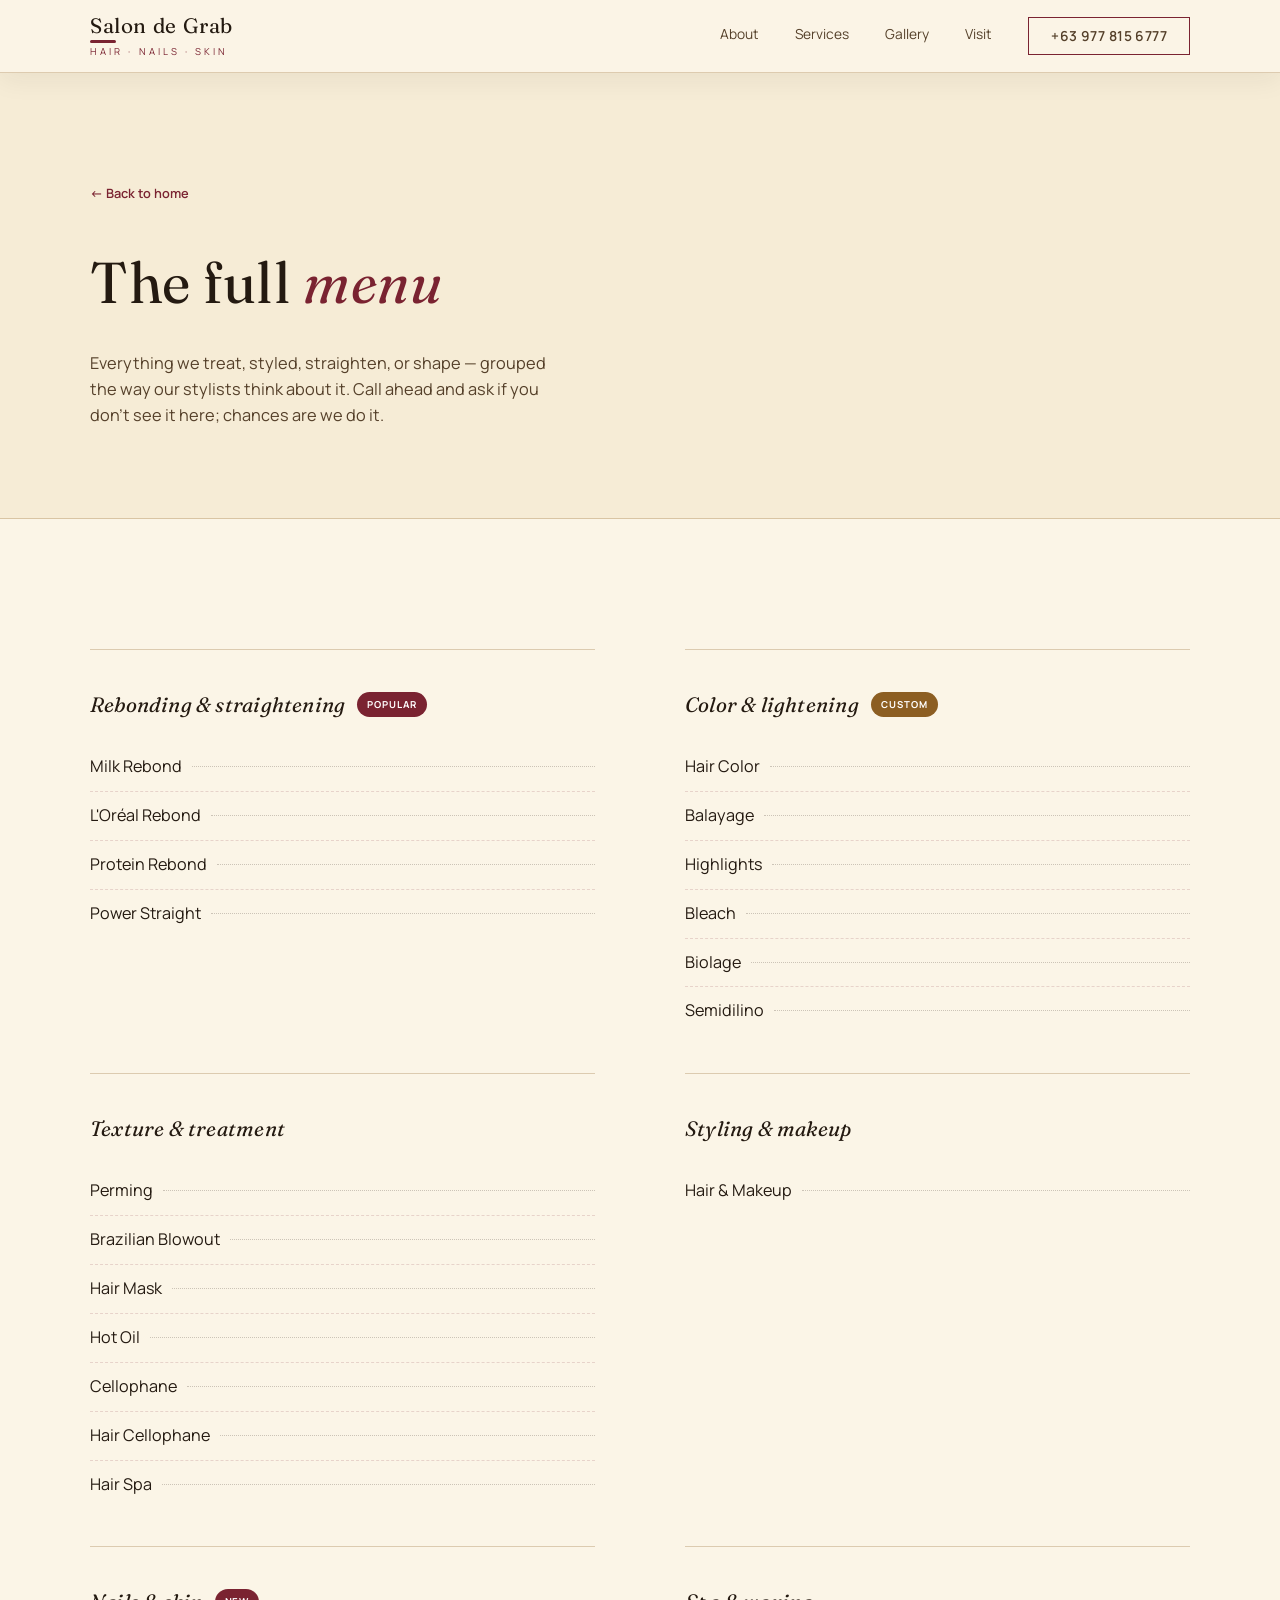
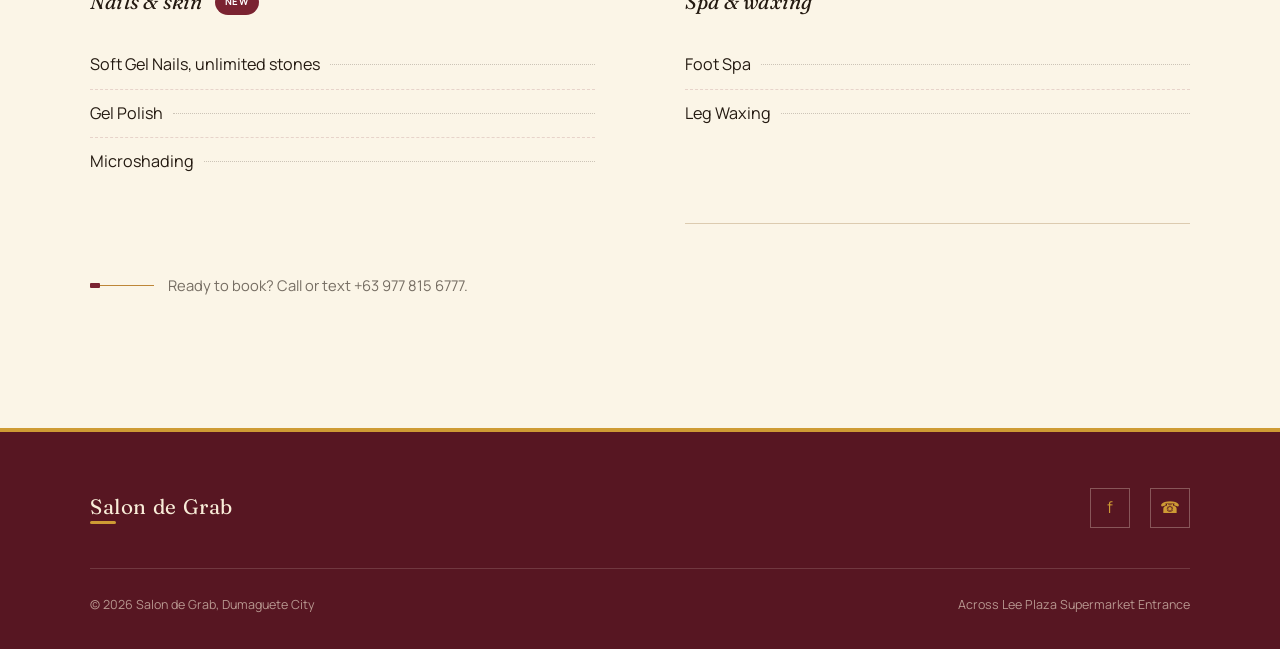
==== services.html @ 79ac2ee9 "Add files via upload" ====
<!DOCTYPE html>
<html lang="en">
<head>
<meta charset="UTF-8">
<meta name="viewport" content="width=device-width, initial-scale=1.0">
<title>Services — Salon de Grab</title>
<meta name="description" content="Full treatment menu for Salon de Grab: rebonding, color, styling, nails, skin and spa services in Dumaguete City.">
<link rel="preconnect" href="https://fonts.googleapis.com">
<link rel="preconnect" href="https://fonts.gstatic.com" crossorigin>
<link href="https://fonts.googleapis.com/css2?family=Fraunces:ital,opsz,wght@0,9..144,300;0,9..144,400;0,9..144,500;0,9..144,600;1,9..144,400;1,9..144,500&family=Manrope:wght@300;400;500;600;700&display=swap" rel="stylesheet">
<link rel="stylesheet" href="style.css">
</head>
<body>

<header id="siteHeader" class="solid">
  <div class="wrap">
    <div class="brand">
      <span class="name">Salon de Grab</span>
      <span class="sub">HAIR · NAILS · SKIN</span>
    </div>
    <nav class="links" id="navLinks">
      <a href="index.html#about">About</a>
      <a href="services.html">Services</a>
      <a href="index.html#gallery">Gallery</a>
      <a href="index.html#contact">Visit</a>
      <a class="btn header-cta" href="tel:+639778156777">+63 977 815 6777</a>
    </nav>
    <button class="menu-toggle" id="menuToggle" aria-label="Toggle menu" aria-expanded="false">
      <span></span><span></span><span></span>
    </button>
  </div>
</header>

<section class="menu-hero">
  <div class="wrap">
    <a class="back" href="index.html">← Back to home</a>
    <h1>The full <em>menu</em></h1>
    <p>Everything we treat, styled, straighten, or shape — grouped the way our stylists think about it. Call ahead and ask if you don't see it here; chances are we do it.</p>
  </div>
</section>

<section class="services" id="services">
  <div class="wrap section-pad">
    <div class="service-groups">
      <div class="service-group reveal">
        <h3>Rebonding &amp; straightening <span class="tagchip wine">POPULAR</span></h3>
        <ul class="service-list">
          <li>Milk Rebond <span class="dots"></span></li>
          <li>L'Oréal Rebond <span class="dots"></span></li>
          <li>Protein Rebond <span class="dots"></span></li>
          <li>Power Straight <span class="dots"></span></li>
        </ul>
      </div>

      <div class="service-group reveal">
        <h3>Color &amp; lightening <span class="tagchip camel">CUSTOM</span></h3>
        <ul class="service-list">
          <li>Hair Color <span class="dots"></span></li>
          <li>Balayage <span class="dots"></span></li>
          <li>Highlights <span class="dots"></span></li>
          <li>Bleach <span class="dots"></span></li>
          <li>Biolage <span class="dots"></span></li>
          <li>Semidilino <span class="dots"></span></li>
        </ul>
      </div>

      <div class="service-group reveal">
        <h3>Texture &amp; treatment</h3>
        <ul class="service-list">
          <li>Perming <span class="dots"></span></li>
          <li>Brazilian Blowout <span class="dots"></span></li>
          <li>Hair Mask <span class="dots"></span></li>
          <li>Hot Oil <span class="dots"></span></li>
          <li>Cellophane <span class="dots"></span></li>
          <li>Hair Cellophane <span class="dots"></span></li>
          <li>Hair Spa <span class="dots"></span></li>
        </ul>
      </div>

      <div class="service-group reveal">
        <h3>Styling &amp; makeup</h3>
        <ul class="service-list">
          <li>Hair &amp; Makeup <span class="dots"></span></li>
        </ul>
      </div>

      <div class="service-group reveal">
        <h3>Nails &amp; skin <span class="tagchip wine">NEW</span></h3>
        <ul class="service-list">
          <li>Soft Gel Nails, unlimited stones <span class="dots"></span></li>
          <li>Gel Polish <span class="dots"></span></li>
          <li>Microshading <span class="dots"></span></li>
        </ul>
      </div>

      <div class="service-group reveal">
        <h3>Spa &amp; waxing</h3>
        <ul class="service-list">
          <li>Foot Spa <span class="dots"></span></li>
          <li>Leg Waxing <span class="dots"></span></li>
        </ul>
      </div>
    </div>

    <div class="services-note reveal">
      <div class="rule"></div>
      <span>Ready to book? Call or text +63 977 815 6777.</span>
    </div>
  </div>
</section>

<footer>
  <div class="wrap">
    <div class="footer-top">
      <div class="brand"><span class="name">Salon de Grab</span></div>
      <div class="footer-socials">
        <a href="https://www.facebook.com/profile.php?id=100063710006930" target="_blank" rel="noopener" aria-label="Facebook">f</a>
        <a href="tel:+639778156777" aria-label="Call">☎</a>
      </div>
    </div>
    <div class="footer-bottom">
      <span>© <span id="year"></span> Salon de Grab, Dumaguete City</span>
      <span>Across Lee Plaza Supermarket Entrance</span>
    </div>
  </div>
</footer>

<script src="script.js"></script>
</body>
</html>
---- style.css ----
:root{
  --bg:         #FBF5E7;
  --bg-warm:    #F2E2C0;
  --panel:      #F6ECD6;
  --ink:        #241A11;
  --ink-soft:   #55402A;
  --ink-dim:    rgba(36,26,17,0.62);
  --camel:      #BD8638;
  --camel-deep: #8C5E22;
  --gold:       #CE9B34;
  --wine:       #7A2331;
  --wine-deep:  #571622;
  --wine-soft:  #A83D4B;
  --cream:      #F8ECD8;
  --white:      #FFFFFF;
  --line:       rgba(122,35,49,0.16);
  --line-camel: rgba(140,94,34,0.28);
  --ease: cubic-bezier(.22,.7,.24,1);
}

*{ margin:0; padding:0; box-sizing:border-box; }
html{ scroll-behavior:smooth; }

@media (prefers-reduced-motion: reduce){
  html{ scroll-behavior:auto; }
  *{ animation-duration:0.001ms !important; animation-iteration-count:1 !important; transition-duration:0.001ms !important; }
}

body{
  background:var(--bg);
  color:var(--ink);
  font-family:'Manrope', sans-serif;
  font-weight:400;
  line-height:1.6;
  -webkit-font-smoothing:antialiased;
  overflow-x:hidden;
}

h1,h2,h3,.serif{ font-family:'Fraunces', serif; font-weight:500; letter-spacing:0.01em; }
a{ color:inherit; text-decoration:none; }
img{ max-width:100%; display:block; }
::selection{ background:var(--wine); color:var(--cream); }
:focus-visible{ outline:2px solid var(--wine); outline-offset:3px; }

.wrap{ max-width:1180px; margin:0 auto; padding:0 40px; position:relative; }

.rule{ width:64px; height:1px; background:var(--camel); position:relative; }
.rule::after{ content:''; position:absolute; left:0; top:-2px; width:10px; height:5px; background:var(--wine); border-radius:1px; }
.rule.on-dark{ background:var(--gold); }
.rule.on-dark::after{ background:var(--cream); }

/* texture: fine dot grid, used as a background-image on select panels */
.grain{ position:relative; }
.grain::before{
  content:''; position:absolute; inset:0; pointer-events:none; opacity:0.5;
  background-image:radial-gradient(var(--camel-deep) 0.6px, transparent 0.6px);
  background-size:16px 16px;
  -webkit-mask-image:radial-gradient(ellipse 60% 60% at 85% 15%, black, transparent 70%);
  mask-image:radial-gradient(ellipse 60% 60% at 85% 15%, black, transparent 70%);
}

/* ---------- nav ---------- */
header{
  position:fixed; top:0; left:0; right:0; z-index:100;
  padding:26px 0;
  transition:background .5s var(--ease), padding .5s var(--ease), border-color .5s var(--ease), box-shadow .5s var(--ease);
  border-bottom:1px solid transparent;
  background:transparent;
}
header.solid, header.scrolled{
  background:rgba(251,245,231,0.94);
  backdrop-filter:blur(10px);
  padding:16px 0;
  border-bottom:1px solid var(--line-camel);
  box-shadow:0 8px 26px rgba(36,26,17,0.06);
}
header .wrap{ display:flex; align-items:center; justify-content:space-between; }

.brand{ display:flex; flex-direction:column; line-height:1; }
.brand .name{ font-family:'Fraunces', serif; font-size:1.3rem; letter-spacing:0.03em; color:var(--ink); position:relative; }
.brand .name::after{
  content:''; position:absolute; left:0; bottom:-6px; width:26px; height:3px; background:var(--wine); border-radius:2px;
}
.brand .sub{ font-size:0.6rem; letter-spacing:0.32em; color:var(--wine); margin-top:10px; }

nav.links{ display:flex; gap:36px; align-items:center; }
nav.links a{
  display:inline-flex; align-items:center;
  font-size:0.86rem; color:var(--ink-soft); position:relative; padding-bottom:4px;
  line-height:1; transition:color .3s;
}
nav.links a:not(.btn)::after{
  content:''; position:absolute; left:0; bottom:0; height:2px; width:0;
  background:var(--wine); transition:width .35s var(--ease);
}
nav.links a:not(.btn):hover{ color:var(--ink); }
nav.links a:not(.btn):hover::after{ width:100%; }

.btn{
  box-sizing:border-box;
  display:inline-flex; align-items:center; justify-content:center; gap:10px;
  border:1.5px solid var(--wine); color:var(--wine-deep);
  padding:12px 26px; font-size:0.82rem; letter-spacing:0.03em; line-height:1;
  font-weight:600;
  transition:background .35s var(--ease), color .35s var(--ease), border-color .35s var(--ease), transform .3s var(--ease), box-shadow .35s var(--ease);
  white-space:nowrap;
}
.btn:hover{ background:var(--wine); border-color:var(--wine); color:var(--cream); box-shadow:0 10px 26px rgba(122,35,49,0.28); transform:translateY(-2px); }
.btn.gold{ border-color:var(--camel); color:var(--camel-deep); }
.btn.gold:hover{ background:var(--camel); border-color:var(--camel); color:var(--white); box-shadow:0 10px 26px rgba(140,94,34,0.28); }
.btn.ghost{ border-color:var(--line-camel); color:var(--ink-soft); }
.btn.ghost:hover{ border-color:var(--wine); background:transparent; color:var(--wine-deep); box-shadow:none; transform:none; }
.btn.on-dark{ border-color:var(--gold); color:var(--cream); }
.btn.on-dark:hover{ background:var(--gold); color:var(--wine-deep); }
.btn.header-cta{ padding:11px 22px; }

.menu-toggle{ display:none; }

/* ---------- hero ---------- */
.hero{ position:relative; min-height:100svh; display:flex; align-items:flex-end; overflow:hidden; background:var(--bg); }
.hero-media{ position:absolute; inset:0; background-image:url('images/hero.jpg'); background-size:cover; background-position:78% 18%; }
.hero-media::before{
  content:''; position:absolute; inset:0;
  background:
    linear-gradient(102deg, var(--bg) 0%, var(--bg) 27%, rgba(251,245,231,0.7) 46%, rgba(251,245,231,0.2) 65%, rgba(251,245,231,0.04) 100%),
    linear-gradient(0deg, var(--bg) 0%, rgba(251,245,231,0.02) 34%);
}
.hero-swash{
  position:absolute; z-index:1; width:640px; height:640px; left:-220px; top:-160px;
  border:1.5px solid var(--wine); border-radius:50%; opacity:0.35;
}
.hero-swash::before{
  content:''; position:absolute; inset:56px; border:1px solid var(--camel); border-radius:50%; opacity:0.7;
}
.hero-tag{
  position:absolute; z-index:3; right:64px; top:150px;
  background:var(--wine); color:var(--cream); padding:16px 22px;
  font-family:'Fraunces', serif; font-style:italic; font-size:1.05rem; text-align:center;
  transform:rotate(4deg);
  box-shadow:0 16px 32px rgba(87,22,34,0.28);
  opacity:0; animation:pop .7s var(--ease) forwards; animation-delay:1.1s;
}
.hero-tag small{ display:block; font-family:'Manrope', sans-serif; font-style:normal; font-size:0.6rem; letter-spacing:0.2em; color:var(--gold); margin-bottom:4px; }
@keyframes pop{ 0%{ opacity:0; transform:rotate(4deg) scale(0.8);} 70%{ transform:rotate(4deg) scale(1.06);} 100%{ opacity:1; transform:rotate(4deg) scale(1);} }
@media (max-width:900px){ .hero-tag{ display:none; } }

.hero-content{ position:relative; z-index:2; width:100%; padding:0 40px 88px; }
.hero-inner{ max-width:660px; }
.hero-eyebrow{ display:flex; align-items:center; gap:14px; margin-bottom:26px; opacity:0; transform:translateY(14px); animation:rise .9s var(--ease) forwards; animation-delay:.15s; }
.hero-eyebrow span{ font-size:0.72rem; letter-spacing:0.3em; color:var(--wine); font-weight:700; }

.hero h1{ font-size:clamp(2.6rem, 6vw, 4.7rem); color:var(--ink); line-height:1.03; font-weight:400; }
.hero h1 .line{ display:block; overflow:hidden; }
.hero h1 .line span{ display:block; opacity:0; transform:translateY(100%); animation:rise .95s var(--ease) forwards; }
.hero h1 .line:nth-child(1) span{ animation-delay:.3s; }
.hero h1 .line:nth-child(2) span{ animation-delay:.44s; color:var(--wine); font-style:italic; position:relative; }

.hero p{ max-width:440px; margin-top:26px; color:var(--ink-soft); font-size:1.02rem; opacity:0; transform:translateY(14px); animation:rise .9s var(--ease) forwards; animation-delay:.64s; }
.hero-cta{ display:flex; gap:16px; margin-top:40px; flex-wrap:wrap; opacity:0; transform:translateY(14px); animation:rise .9s var(--ease) forwards; animation-delay:.8s; }

@keyframes rise{ to{ opacity:1; transform:translateY(0); } }

.scroll-cue{
  position:absolute; right:44px; bottom:44px; z-index:2;
  display:flex; flex-direction:column; align-items:center; gap:12px;
  color:var(--wine); font-size:0.66rem; letter-spacing:0.3em; font-weight:700;
  opacity:0; animation:rise .9s var(--ease) forwards; animation-delay:1.05s;
}
.scroll-cue .stem{ width:1px; height:52px; background:linear-gradient(var(--camel), transparent); position:relative; overflow:hidden; }
.scroll-cue .stem::after{ content:''; position:absolute; top:-52px; left:0; width:100%; height:100%; background:linear-gradient(var(--wine), transparent); animation:drip 2.4s ease-in-out infinite; }
@keyframes drip{ 0%{ transform:translateY(0); } 100%{ transform:translateY(104px); } }
@media (max-width:720px){ .scroll-cue{ display:none; } }

/* ---------- section shell ---------- */
section{ position:relative; }
.section-pad{ padding-top:130px; padding-bottom:130px; }
.kicker{ display:flex; align-items:center; gap:16px; margin-bottom:22px; color:var(--wine); font-size:0.74rem; letter-spacing:0.24em; font-weight:700; }
.section-head{ display:flex; justify-content:space-between; align-items:flex-end; gap:40px; margin-bottom:64px; }
.section-head h2{ font-size:clamp(2rem, 3.6vw, 2.9rem); color:var(--ink); font-weight:400; max-width:560px; }
.section-head h2 em{ color:var(--wine); font-style:italic; }
.section-head p{ max-width:320px; color:var(--ink-dim); font-size:0.96rem; padding-bottom:6px; }

.reveal{ opacity:0; transform:translateY(26px); transition:opacity .8s var(--ease), transform .8s var(--ease); }
.reveal.in{ opacity:1; transform:translateY(0); }

/* ---------- about ---------- */
.about{ background:var(--bg); overflow:hidden; }
.about-grid{ display:grid; grid-template-columns:0.95fr 1.05fr; gap:80px; align-items:center; }
.about-copy .quote{
  font-family:'Fraunces', serif; font-style:italic; font-size:1.5rem; line-height:1.45;
  color:var(--wine-deep); max-width:480px; position:relative; padding-left:26px; margin-bottom:28px;
}
.about-copy .quote::before{ content:''; position:absolute; left:0; top:6px; bottom:6px; width:3px; background:var(--wine); border-radius:2px; }
.about-copy p{ color:var(--ink-soft); font-size:1.02rem; margin-bottom:18px; max-width:460px; }
.about-facts{ display:flex; gap:20px; margin-top:40px; flex-wrap:wrap; }
.about-facts div{ background:var(--panel); border:1px solid var(--line-camel); padding:18px 24px; min-width:140px; }
.about-facts div strong{ display:block; font-family:'Fraunces', serif; font-size:2.1rem; color:var(--wine); font-weight:400; }
.about-facts div span{ font-size:0.76rem; color:var(--ink-dim); letter-spacing:0.03em; }

.about-media{ position:relative; height:540px; }
.about-media .blob{
  position:absolute; width:340px; height:340px; right:-40px; top:-40px; z-index:0;
  background:var(--wine); opacity:0.12; border-radius:44% 56% 60% 40% / 50% 45% 55% 50%;
}
.about-media img{ position:absolute; object-fit:cover; box-shadow:0 26px 54px rgba(36,26,17,0.16); }
.about-media .m1{ width:64%; height:76%; top:0; left:0; z-index:2; border:6px solid var(--white); }
.about-media .m2{ width:50%; height:50%; bottom:0; right:0; z-index:3; border:6px solid var(--white); transform:rotate(3deg); }
.about-media .frame{ position:absolute; inset:24px -20px -20px 24px; border:1.5px solid var(--camel); z-index:1; }

@media (max-width:900px){
  .about-grid{ grid-template-columns:1fr; gap:56px; }
  .about-media{ height:420px; order:-1; }
}

/* ---------- CTA band (dark contrast) ---------- */
.band{
  background:var(--wine-deep); color:var(--cream); position:relative; overflow:hidden;
  padding:88px 0;
}
.band::before{
  content:''; position:absolute; inset:0;
  background-image:repeating-linear-gradient(115deg, rgba(206,155,52,0.07) 0 2px, transparent 2px 34px);
}
.band .wrap{ display:flex; align-items:center; justify-content:space-between; gap:40px; flex-wrap:wrap; }
.band h2{ font-size:clamp(1.8rem,3.4vw,2.6rem); font-weight:400; max-width:520px; }
.band h2 em{ color:var(--gold); font-style:italic; }
.band p{ color:rgba(248,236,216,0.72); margin-top:14px; max-width:440px; }
.band-cta{ display:flex; gap:16px; flex-wrap:wrap; }

/* ---------- services page banner ---------- */
.menu-hero{ padding:180px 0 90px; background:var(--panel); border-bottom:1px solid var(--line-camel); position:relative; overflow:hidden; }
.menu-hero .back{ display:inline-flex; align-items:center; gap:10px; color:var(--wine); font-size:0.8rem; margin-bottom:34px; font-weight:600; }
.menu-hero .back:hover{ color:var(--ink); }
.menu-hero h1{ font-size:clamp(2.4rem,5vw,3.6rem); color:var(--ink); font-weight:400; max-width:640px; }
.menu-hero h1 em{ color:var(--wine); font-style:italic; }
.menu-hero p{ margin-top:20px; color:var(--ink-soft); max-width:480px; font-size:1.02rem; }

/* ---------- services ---------- */
.services{ background:var(--bg); }
.service-groups{ display:grid; grid-template-columns:1fr 1fr; gap:0 90px; }
.service-group{ padding:38px 0; border-top:1px solid var(--line-camel); }
.service-group:nth-last-child(-n+1){ border-bottom:1px solid var(--line-camel); }

.service-group h3{ display:flex; align-items:center; gap:12px; font-style:italic; color:var(--ink); font-size:1.3rem; font-weight:400; margin-bottom:22px; }
.tagchip{
  font-family:'Manrope', sans-serif; font-style:normal; font-weight:700; font-size:0.6rem; letter-spacing:0.1em;
  padding:5px 10px; border-radius:20px; color:var(--white);
}
.tagchip.wine{ background:var(--wine); }
.tagchip.camel{ background:var(--camel-deep); }

.service-list{ list-style:none; }
.service-list li{ display:flex; align-items:baseline; gap:10px; padding:11px 0; color:var(--ink); font-size:1.01rem; border-bottom:1px dashed rgba(122,35,49,0.16); }
.service-list li:last-child{ border-bottom:none; }
.service-list li .dots{ flex:1; border-bottom:1px dotted rgba(36,26,17,0.22); transform:translateY(-5px); }
.service-list li .tag{ font-size:0.68rem; letter-spacing:0.1em; color:var(--wine); font-weight:700; white-space:nowrap; }

@media (max-width:820px){ .service-groups{ grid-template-columns:1fr; } }

.services-note{ margin-top:50px; color:var(--ink-dim); font-size:0.92rem; display:flex; align-items:center; gap:14px; }

.gallery-head{ padding-top:130px; }

/* ---------- gallery ---------- */
.gallery{ background:var(--panel); overflow:hidden; border-top:1px solid var(--line-camel); border-bottom:1px solid var(--line-camel); }
.gallery-strip{ display:flex; gap:34px; overflow-x:auto; padding:26px 40px 40px; scroll-snap-type:x proximity; scrollbar-width:none; }
.gallery-strip::-webkit-scrollbar{ display:none; }
.gallery-strip figure{
  scroll-snap-align:start; flex:0 0 auto; width:300px; background:var(--white);
  padding:14px 14px 22px; box-shadow:0 20px 40px rgba(36,26,17,0.14);
  transition:transform .5s var(--ease), box-shadow .5s var(--ease);
}
.gallery-strip figure:nth-child(odd){ transform:rotate(-2.4deg); }
.gallery-strip figure:nth-child(even){ transform:rotate(2deg); }
.gallery-strip figure:hover{ transform:rotate(0deg) translateY(-8px); box-shadow:0 30px 54px rgba(36,26,17,0.2); }
.gallery-strip figure img{ width:100%; height:340px; object-fit:cover; }
.gallery-strip figcaption{ margin-top:14px; font-size:0.84rem; color:var(--ink-soft); display:flex; justify-content:space-between; align-items:center; }
.gallery-strip figcaption em{ font-style:italic; color:var(--wine); font-family:'Fraunces', serif; font-size:0.9rem; }
.gallery-strip figure:nth-child(4n+1) figcaption em, .gallery-strip figure:nth-child(4n+3) figcaption em{ color:var(--wine); }
.gallery-strip figure:nth-child(4n+2) figcaption em, .gallery-strip figure:nth-child(4n) figcaption em{ color:var(--camel-deep); }

/* ---------- contact ---------- */
.contact{ background:var(--bg); }
.contact-grid{ display:grid; grid-template-columns:1fr 1fr; gap:80px; }
.contact h2{ font-size:clamp(2rem,3.4vw,2.7rem); color:var(--ink); font-weight:400; margin-bottom:24px; }
.contact h2 em{ color:var(--wine); font-style:italic; }
.contact-copy p{ color:var(--ink-soft); max-width:420px; margin-bottom:34px; }

.info-list{ list-style:none; display:flex; flex-direction:column; gap:22px; }
.info-list li{ display:flex; gap:18px; align-items:flex-start; }
.info-list .ico{ width:40px; height:40px; background:var(--wine); flex:0 0 auto; display:flex; align-items:center; justify-content:center; color:var(--cream); border-radius:3px; }
.info-list .label{ font-size:0.68rem; letter-spacing:0.18em; color:var(--wine); margin-bottom:4px; font-weight:700; }
.info-list .value{ font-size:1.02rem; color:var(--ink); }
.info-list a.value:hover{ color:var(--wine); }

.map-card{
  border:1px solid var(--line-camel); padding:40px; position:relative; min-height:340px; overflow:hidden;
  display:flex; flex-direction:column; justify-content:space-between;
  background:var(--panel);
}
.map-card::before{
  content:''; position:absolute; inset:0;
  background-image:radial-gradient(var(--camel-deep) 0.7px, transparent 0.7px);
  background-size:18px 18px; opacity:0.28;
  -webkit-mask-image:radial-gradient(ellipse 70% 70% at 90% 10%, black, transparent 70%);
  mask-image:radial-gradient(ellipse 70% 70% at 90% 10%, black, transparent 70%);
}
.map-card .pin{ width:46px; height:46px; border-radius:50% 50% 50% 0; background:var(--wine); transform:rotate(-45deg); display:flex; align-items:center; justify-content:center; position:relative; z-index:1; }
.map-card .pin span{ transform:rotate(45deg); width:9px; height:9px; background:var(--gold); border-radius:50%; }
.map-card .addr-big{ font-family:'Fraunces', serif; font-style:italic; font-size:1.5rem; color:var(--ink); margin:26px 0 10px; max-width:340px; position:relative; z-index:1; }
.map-card .addr-small{ color:var(--ink-dim); font-size:0.92rem; position:relative; z-index:1; }

@media (max-width:900px){ .contact-grid{ grid-template-columns:1fr; gap:50px; } }

/* ---------- footer ---------- */
footer{ background:var(--wine-deep); color:var(--cream); border-top:4px solid var(--gold); padding:56px 0 34px; }
.footer-top{ display:flex; justify-content:space-between; align-items:center; flex-wrap:wrap; gap:28px; margin-bottom:40px; }
footer .brand .name{ color:var(--cream); }
footer .brand .name::after{ background:var(--gold); }
footer .brand .sub{ color:var(--gold); }
.footer-socials{ display:flex; gap:20px; }
.footer-socials a{
  width:40px; height:40px; border:1px solid rgba(248,236,216,0.3); display:flex; align-items:center; justify-content:center;
  color:var(--gold); transition:border-color .3s, color .3s, background .3s;
}
.footer-socials a:hover{ border-color:var(--gold); background:var(--gold); color:var(--wine-deep); }
.footer-bottom{
  display:flex; justify-content:space-between; flex-wrap:wrap; gap:14px;
  padding-top:26px; border-top:1px solid rgba(248,236,216,0.16); font-size:0.78rem; color:rgba(248,236,216,0.6);
}

@media (max-width:820px){
  .wrap{ padding:0 24px; }
  .hero-content{ padding:0 24px 64px; }
  nav.links{
    position:fixed; inset:0 0 0 auto; width:78%; max-width:320px;
    background:var(--panel); flex-direction:column; align-items:flex-start; justify-content:flex-start;
    padding:110px 32px; gap:26px; transform:translateX(100%);
    transition:transform .5s var(--ease); border-left:1px solid var(--line-camel);
    box-shadow:-16px 0 40px rgba(36,26,17,0.1);
  }
  nav.links.open{ transform:translateX(0); }
  .menu-toggle{ display:flex; flex-direction:column; gap:5px; background:none; border:none; cursor:pointer; z-index:110; }
  .menu-toggle span{ width:24px; height:1px; background:var(--ink); }
  .header-cta{ display:none; }
  .section-pad{ padding-top:88px; padding-bottom:88px; }
  .section-head{ flex-direction:column; align-items:flex-start; gap:16px; }
  .menu-hero{ padding:150px 0 60px; }
  .gallery-head{ padding-top:88px; }
  .gallery-strip{ padding:26px 24px 40px; }
  .band .wrap{ flex-direction:column; align-items:flex-start; }
}
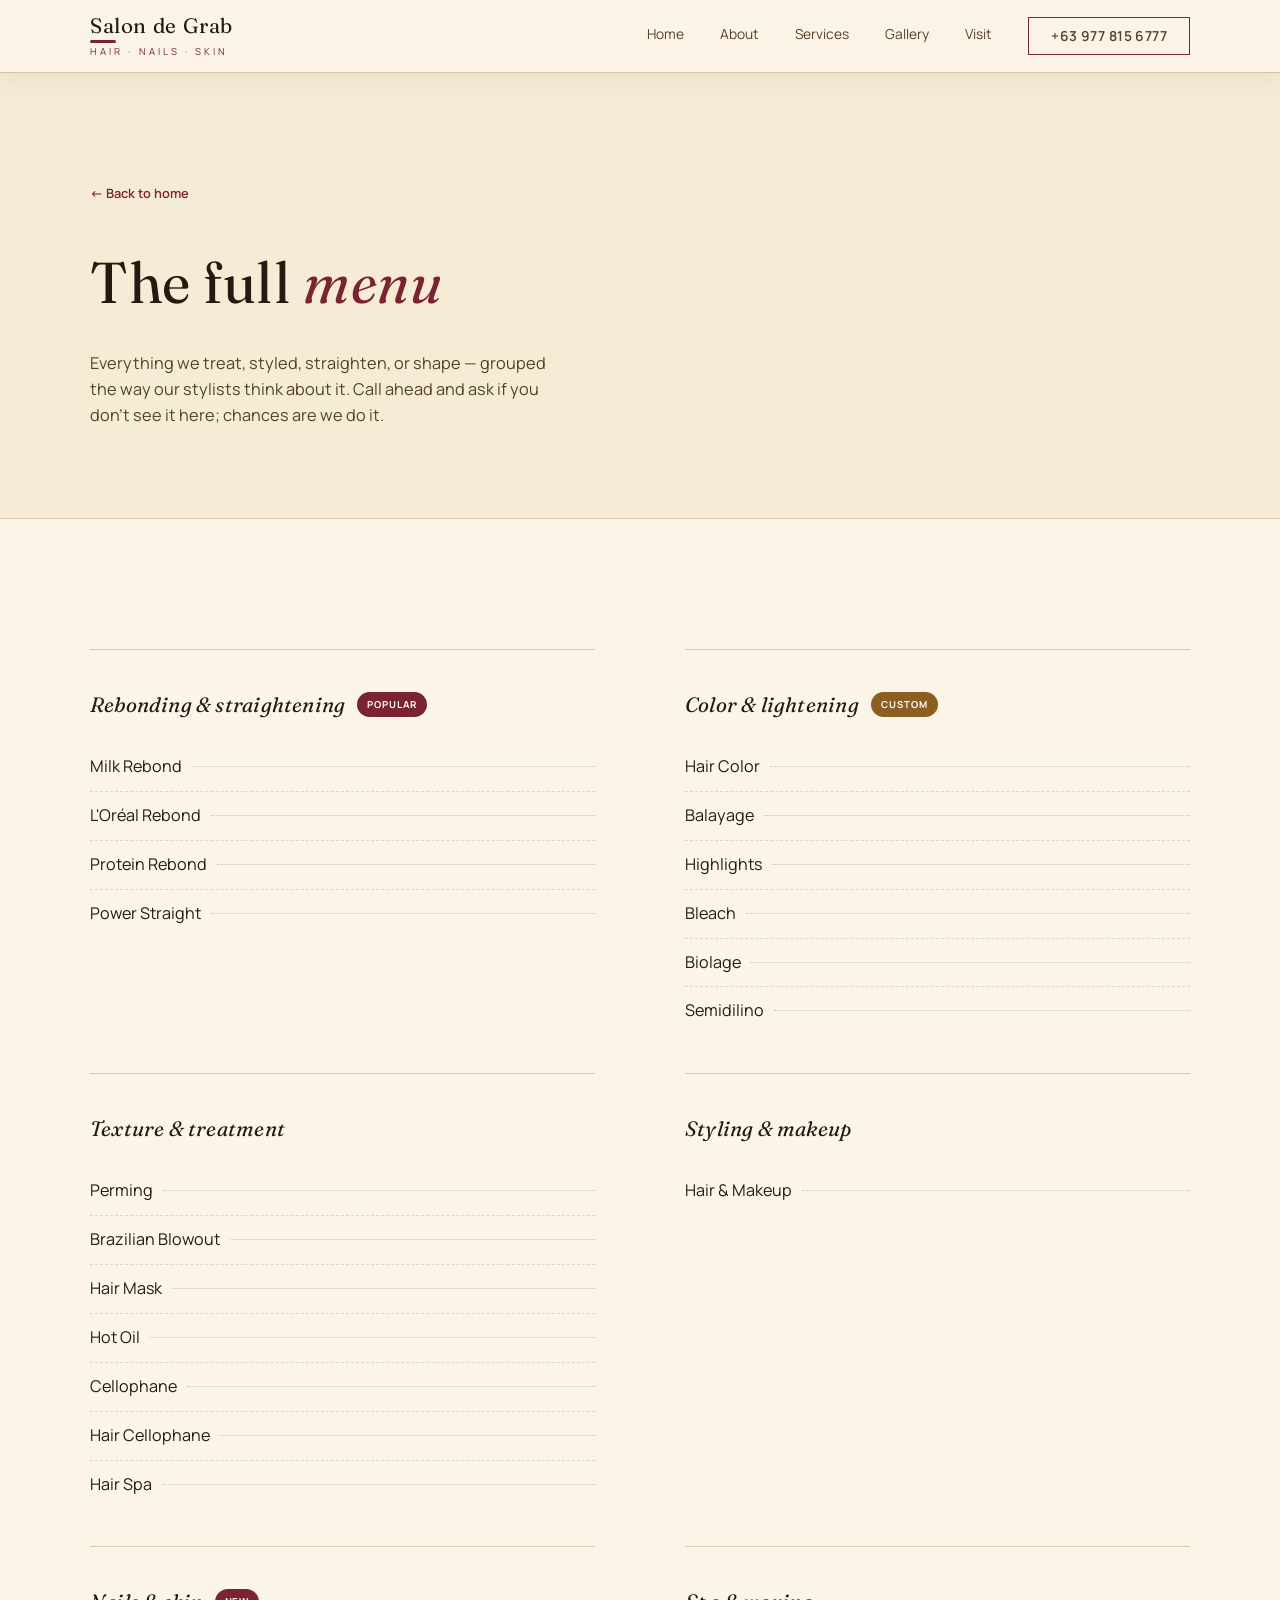
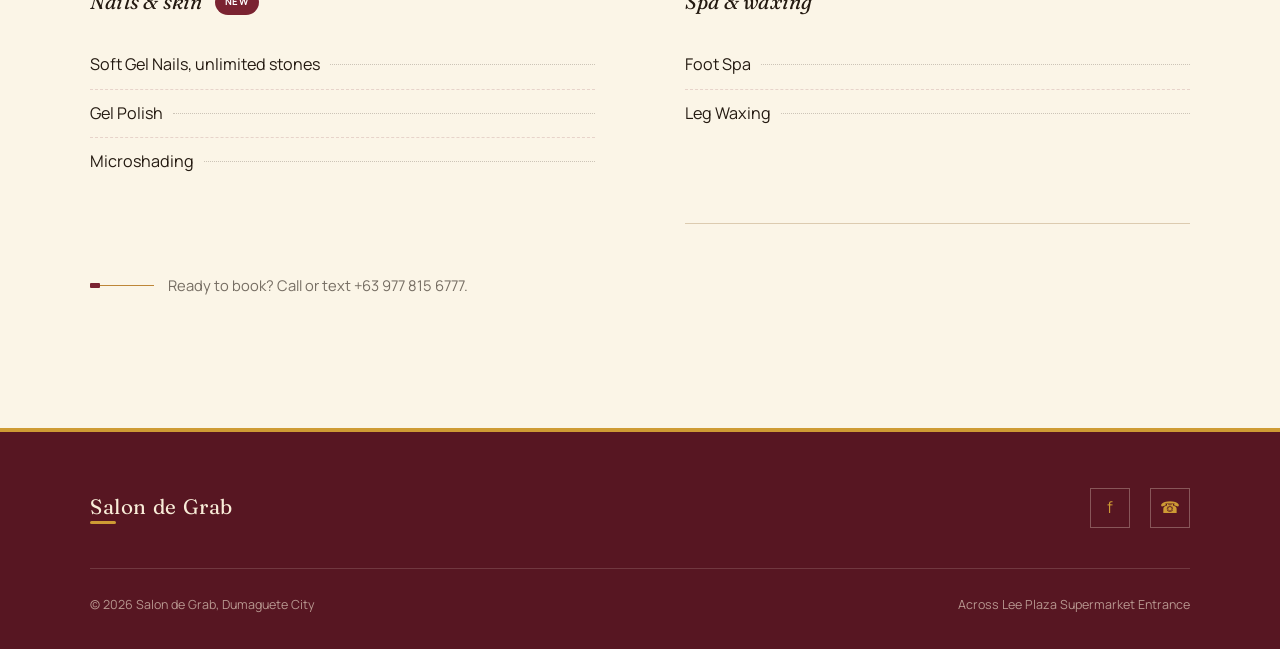
==== commit 88ae2c95: "Add files via upload" ====
--- a/services.html
+++ b/services.html
@@ -19,6 +19,7 @@
       <span class="sub">HAIR · NAILS · SKIN</span>
     </div>
     <nav class="links" id="navLinks">
+      <a href="index.html">Home</a>
       <a href="index.html#about">About</a>
       <a href="services.html">Services</a>
       <a href="index.html#gallery">Gallery</a>
@@ -125,6 +126,8 @@
   </div>
 </footer>
 
+<button id="toTop" class="to-top" aria-label="Scroll to top">↑</button>
+
 <script src="script.js"></script>
 </body>
 </html>
--- a/style.css
+++ b/style.css
@@ -68,11 +68,14 @@
   background:transparent;
 }
 header.solid, header.scrolled{
-  background:rgba(251,245,231,0.94);
-  backdrop-filter:blur(10px);
   padding:16px 0;
   border-bottom:1px solid var(--line-camel);
   box-shadow:0 8px 26px rgba(36,26,17,0.06);
+}
+header.solid::before, header.scrolled::before{
+  content:''; position:absolute; inset:0; z-index:-1;
+  background:rgba(251,245,231,0.94);
+  backdrop-filter:blur(10px);
 }
 header .wrap{ display:flex; align-items:center; justify-content:space-between; }
 
@@ -313,6 +316,23 @@
 @media (max-width:900px){ .contact-grid{ grid-template-columns:1fr; gap:50px; } }
 
 /* ---------- footer ---------- */
+/* ---------- scroll to top ---------- */
+.to-top{
+  position:fixed; right:24px; bottom:24px; z-index:90;
+  width:48px; height:48px; border-radius:50%; border:1.5px solid var(--wine);
+  background:var(--bg); color:var(--wine-deep); font-size:1.1rem; line-height:1;
+  display:flex; align-items:center; justify-content:center; cursor:pointer;
+  box-shadow:0 10px 26px rgba(36,26,17,0.14);
+  opacity:0; visibility:hidden; transform:translateY(12px);
+  transition:opacity .35s var(--ease), transform .35s var(--ease), background .3s, color .3s, visibility 0s .35s;
+}
+.to-top.visible{ opacity:1; visibility:visible; transform:translateY(0); transition:opacity .35s var(--ease), transform .35s var(--ease), background .3s, color .3s; }
+.to-top:hover{ background:var(--wine); color:var(--cream); }
+
+@media (max-width:820px){
+  .to-top{ right:18px; bottom:18px; width:44px; height:44px; }
+}
+
 footer{ background:var(--wine-deep); color:var(--cream); border-top:4px solid var(--gold); padding:56px 0 34px; }
 .footer-top{ display:flex; justify-content:space-between; align-items:center; flex-wrap:wrap; gap:28px; margin-bottom:40px; }
 footer .brand .name{ color:var(--cream); }
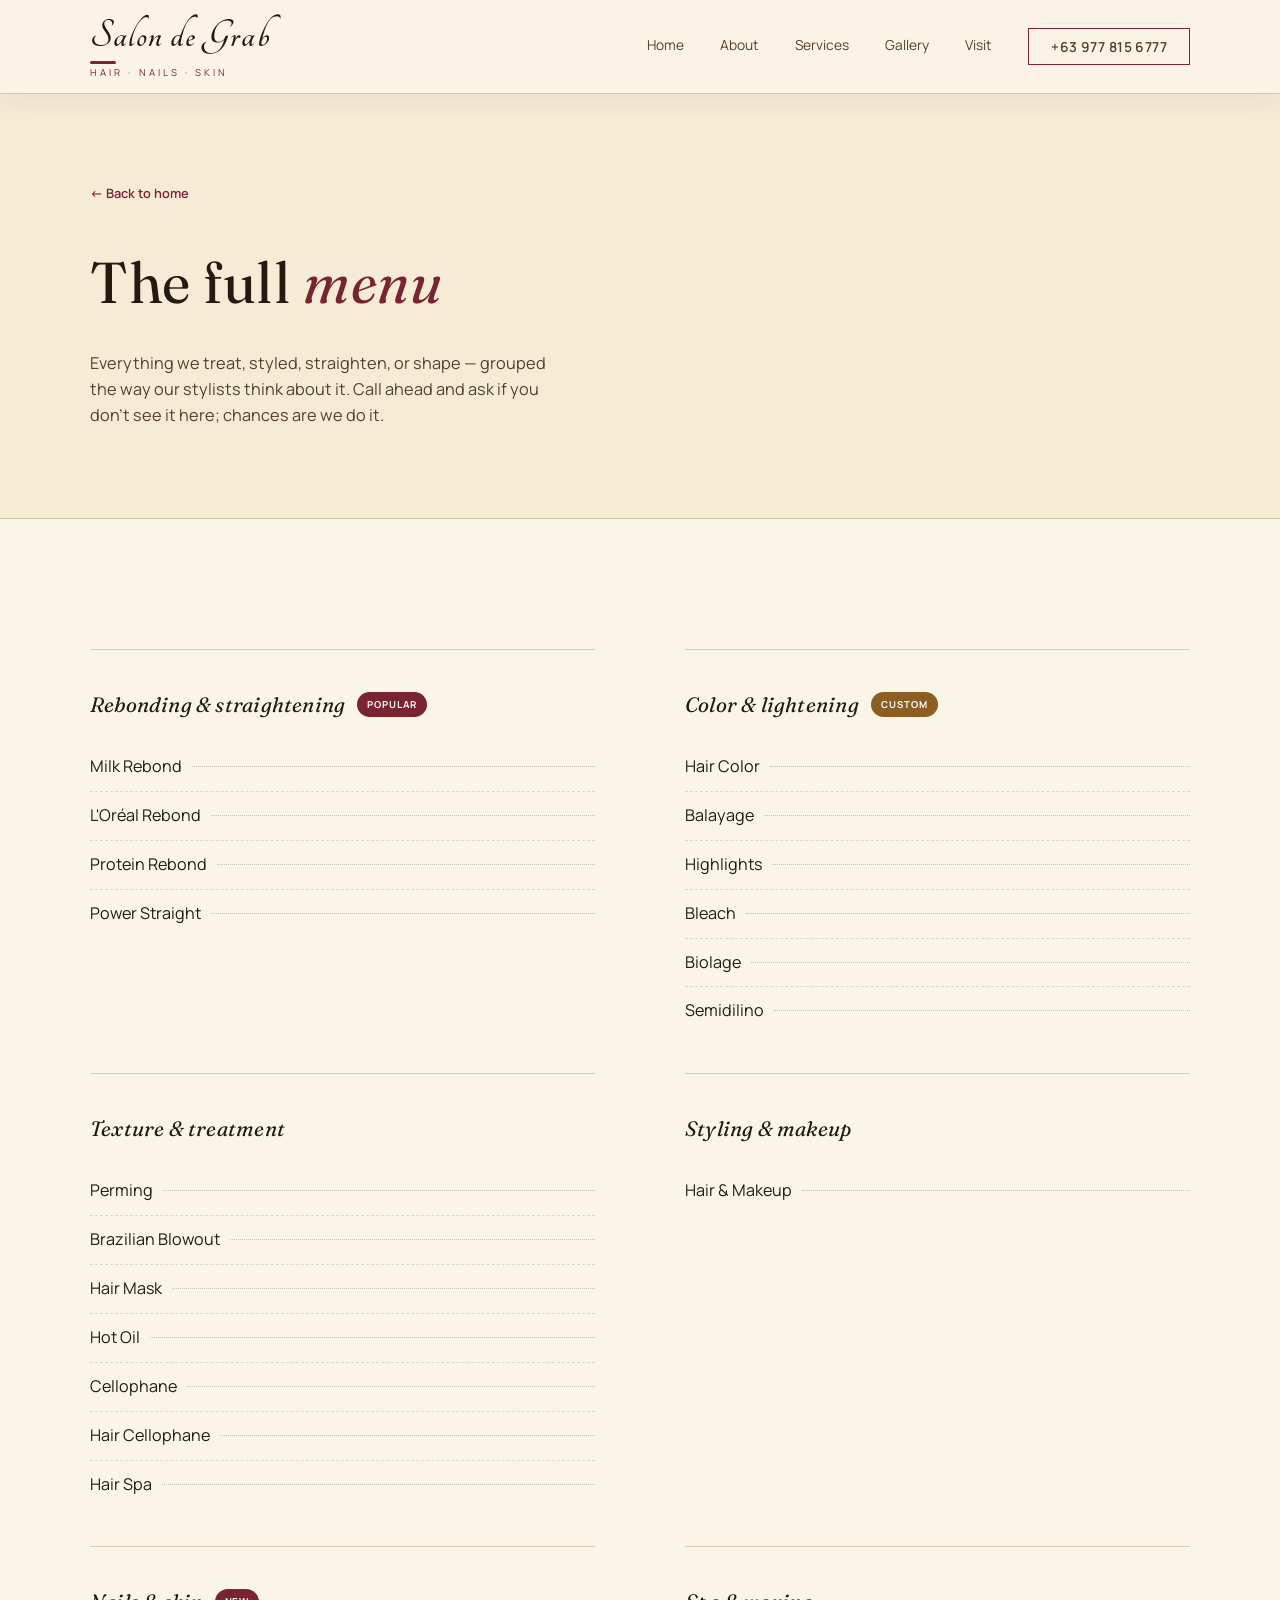
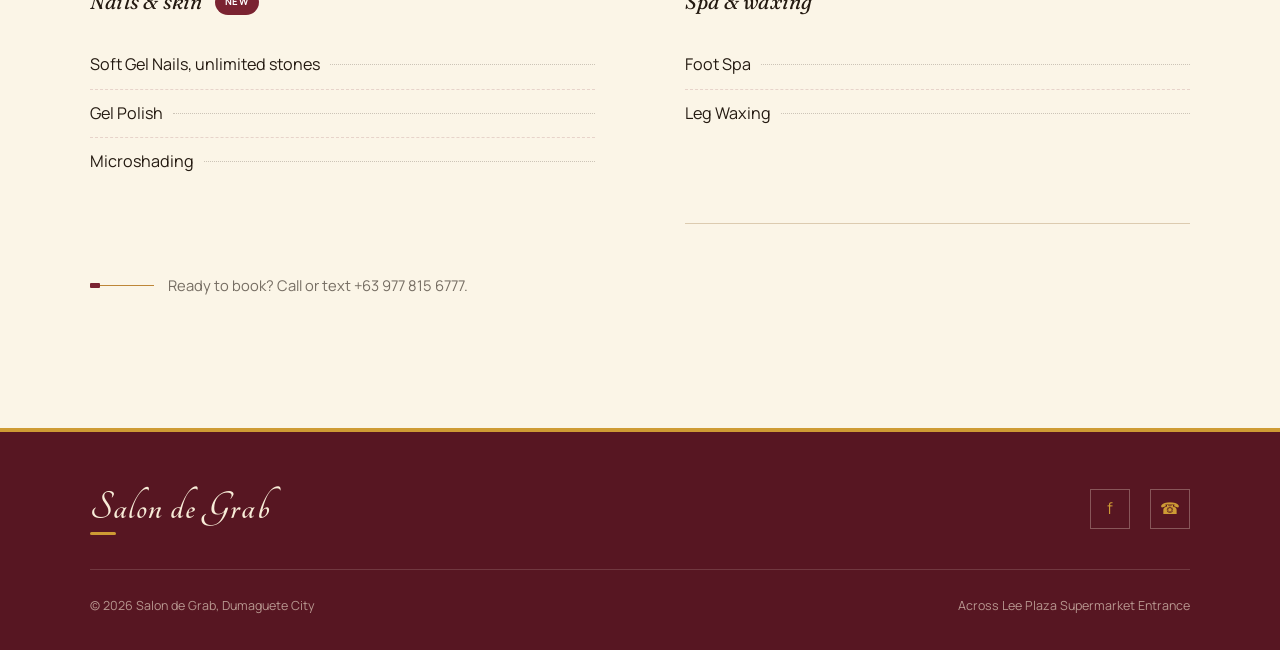
==== commit edae8ee9: "Add files via upload" ====
--- a/services.html
+++ b/services.html
@@ -7,7 +7,7 @@
 <meta name="description" content="Full treatment menu for Salon de Grab: rebonding, color, styling, nails, skin and spa services in Dumaguete City.">
 <link rel="preconnect" href="https://fonts.googleapis.com">
 <link rel="preconnect" href="https://fonts.gstatic.com" crossorigin>
-<link href="https://fonts.googleapis.com/css2?family=Fraunces:ital,opsz,wght@0,9..144,300;0,9..144,400;0,9..144,500;0,9..144,600;1,9..144,400;1,9..144,500&family=Manrope:wght@300;400;500;600;700&display=swap" rel="stylesheet">
+<link href="https://fonts.googleapis.com/css2?family=Fraunces:ital,opsz,wght@0,9..144,300;0,9..144,400;0,9..144,500;0,9..144,600;1,9..144,400;1,9..144,500&family=Manrope:wght@300;400;500;600;700&family=Tangerine:wght@400;700&display=swap" rel="stylesheet">
 <link rel="stylesheet" href="style.css">
 </head>
 <body>
--- a/style.css
+++ b/style.css
@@ -80,7 +80,7 @@
 header .wrap{ display:flex; align-items:center; justify-content:space-between; }
 
 .brand{ display:flex; flex-direction:column; line-height:1; }
-.brand .name{ font-family:'Fraunces', serif; font-size:1.3rem; letter-spacing:0.03em; color:var(--ink); position:relative; }
+.brand .name{ font-family:'Tangerine', cursive; font-weight:700; font-size:2.6rem; letter-spacing:0.03em; color:var(--ink); position:relative; }
 .brand .name::after{
   content:''; position:absolute; left:0; bottom:-6px; width:26px; height:3px; background:var(--wine); border-radius:2px;
 }
@@ -121,7 +121,16 @@
 
 /* ---------- hero ---------- */
 .hero{ position:relative; min-height:100svh; display:flex; align-items:flex-end; overflow:hidden; background:var(--bg); }
-.hero-media{ position:absolute; inset:0; background-image:url('images/hero.jpg'); background-size:cover; background-position:78% 18%; }
+.hero-media{
+  position:absolute; inset:-2%;
+  background-image:url('images/hero.jpg');
+  background-size:cover; background-position:78% 18%;
+  animation:kenburns 22s ease-in-out infinite alternate;
+}
+@keyframes kenburns{
+  0%{ transform:scale(1) translate(0,0); }
+  100%{ transform:scale(1.08) translate(-1%, -1%); }
+}
 .hero-media::before{
   content:''; position:absolute; inset:0;
   background:
@@ -131,20 +140,22 @@
 .hero-swash{
   position:absolute; z-index:1; width:640px; height:640px; left:-220px; top:-160px;
   border:1.5px solid var(--wine); border-radius:50%; opacity:0.35;
+  animation:spin 46s linear infinite;
 }
 .hero-swash::before{
   content:''; position:absolute; inset:56px; border:1px solid var(--camel); border-radius:50%; opacity:0.7;
 }
+@keyframes spin{ to{ transform:rotate(360deg); } }
 .hero-tag{
   position:absolute; z-index:3; right:64px; top:150px;
   background:var(--wine); color:var(--cream); padding:16px 22px;
   font-family:'Fraunces', serif; font-style:italic; font-size:1.05rem; text-align:center;
-  transform:rotate(4deg);
   box-shadow:0 16px 32px rgba(87,22,34,0.28);
-  opacity:0; animation:pop .7s var(--ease) forwards; animation-delay:1.1s;
+  opacity:0; animation:pop .7s var(--ease) 1.1s forwards, float 4.5s ease-in-out 1.8s infinite;
 }
 .hero-tag small{ display:block; font-family:'Manrope', sans-serif; font-style:normal; font-size:0.6rem; letter-spacing:0.2em; color:var(--gold); margin-bottom:4px; }
 @keyframes pop{ 0%{ opacity:0; transform:rotate(4deg) scale(0.8);} 70%{ transform:rotate(4deg) scale(1.06);} 100%{ opacity:1; transform:rotate(4deg) scale(1);} }
+@keyframes float{ 0%,100%{ transform:rotate(4deg) translateY(0); } 50%{ transform:rotate(2deg) translateY(-8px); } }
 @media (max-width:900px){ .hero-tag{ display:none; } }
 
 .hero-content{ position:relative; z-index:2; width:100%; padding:0 40px 88px; }
@@ -195,8 +206,8 @@
 }
 .about-copy .quote::before{ content:''; position:absolute; left:0; top:6px; bottom:6px; width:3px; background:var(--wine); border-radius:2px; }
 .about-copy p{ color:var(--ink-soft); font-size:1.02rem; margin-bottom:18px; max-width:460px; }
-.about-facts{ display:flex; gap:20px; margin-top:40px; flex-wrap:wrap; }
-.about-facts div{ background:var(--panel); border:1px solid var(--line-camel); padding:18px 24px; min-width:140px; }
+.about-facts{ display:flex; gap:20px; margin-top:40px; }
+.about-facts div{ background:var(--panel); border:1px solid var(--line-camel); padding:18px 24px; flex:1 1 0; min-width:0; }
 .about-facts div strong{ display:block; font-family:'Fraunces', serif; font-size:2.1rem; color:var(--wine); font-weight:400; }
 .about-facts div span{ font-size:0.76rem; color:var(--ink-dim); letter-spacing:0.03em; }
 
@@ -368,5 +379,7 @@
   .menu-hero{ padding:150px 0 60px; }
   .gallery-head{ padding-top:88px; }
   .gallery-strip{ padding:26px 24px 40px; }
+  .about-facts{ gap:12px; }
+  .about-facts div{ padding:16px 14px; }
   .band .wrap{ flex-direction:column; align-items:flex-start; }
 }
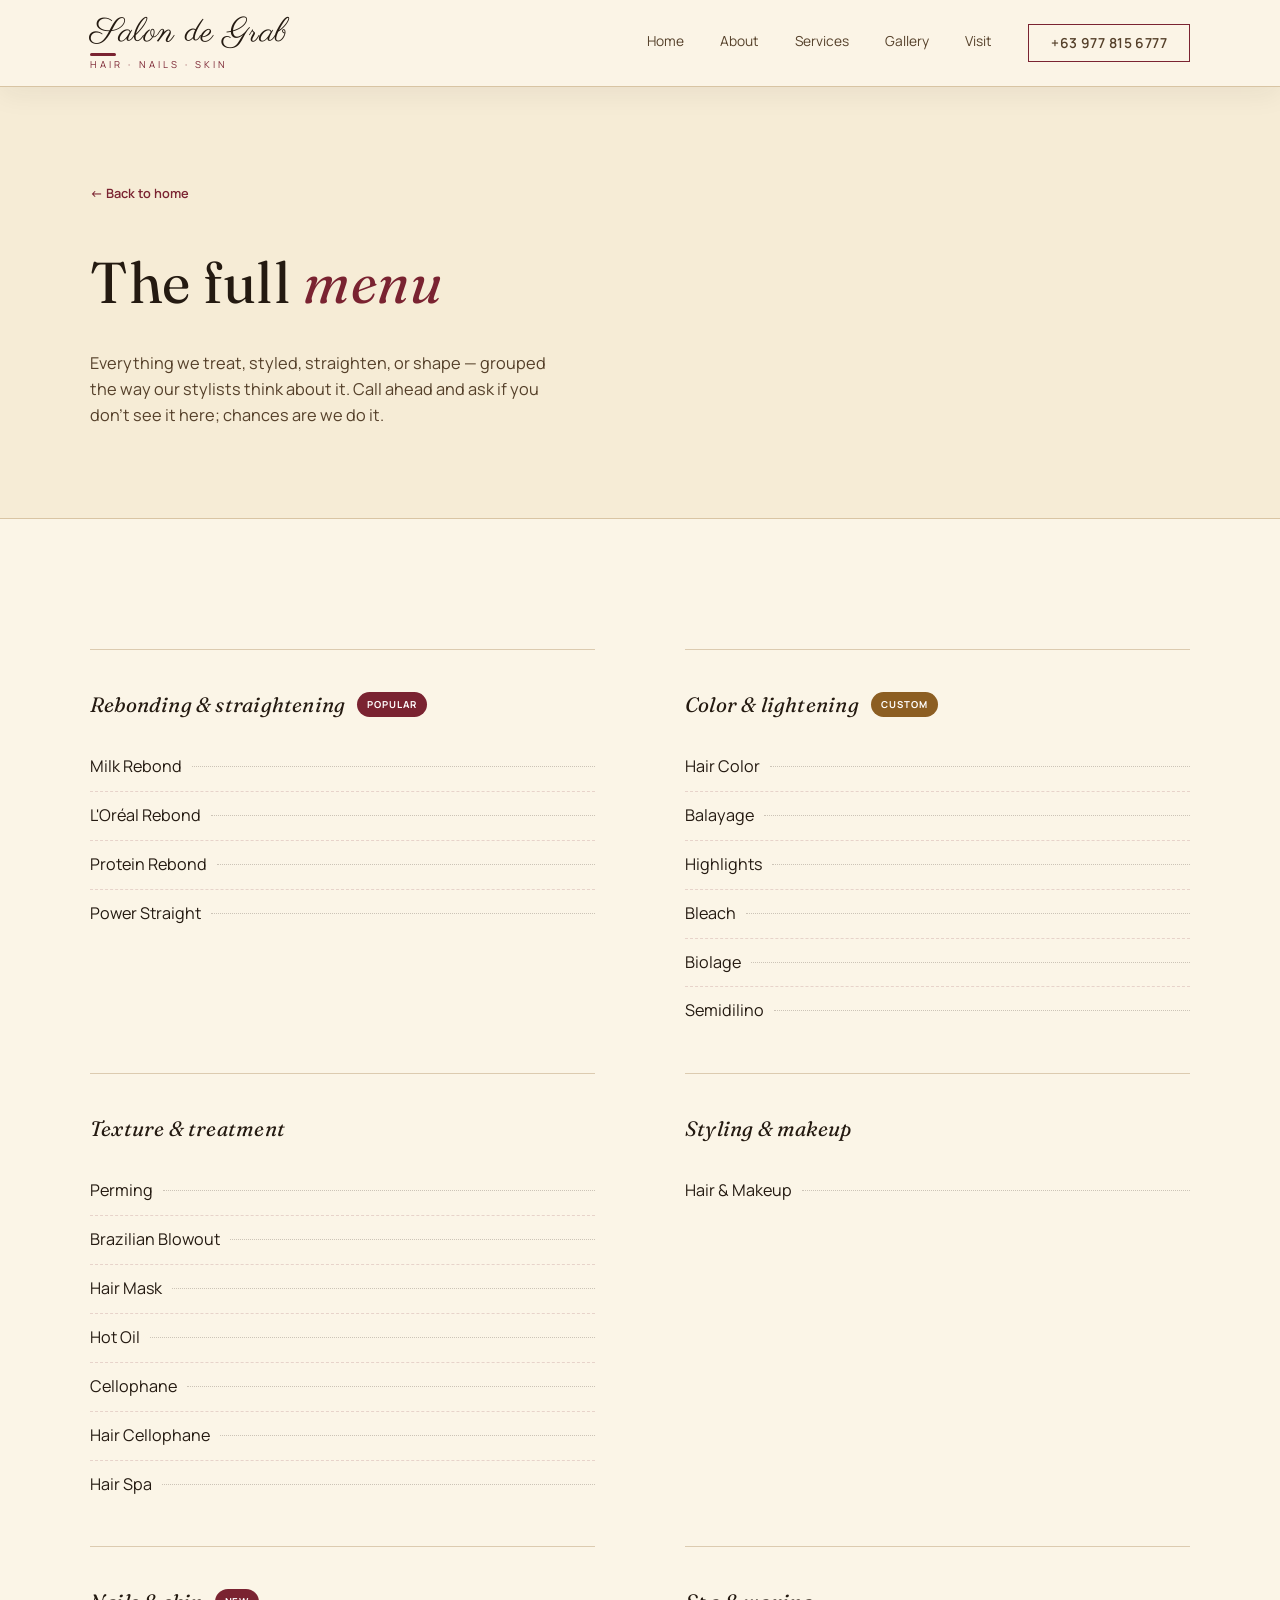
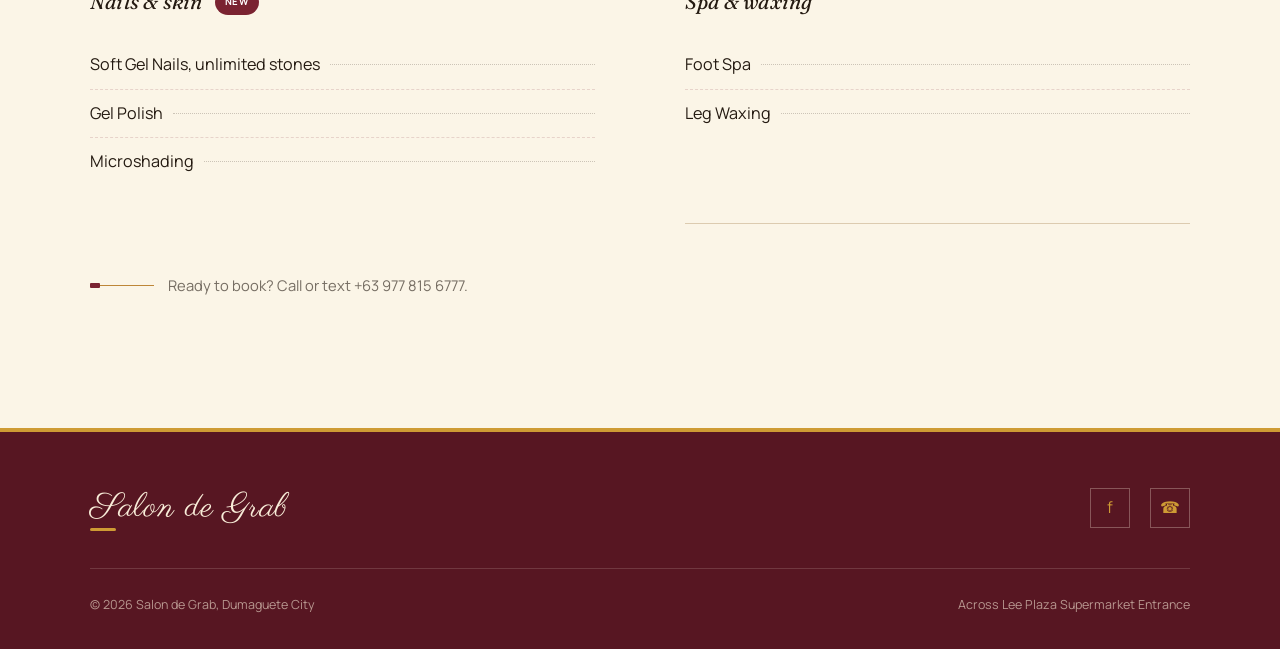
==== commit f7c97987: "Add files via upload" ====
--- a/services.html
+++ b/services.html
@@ -7,7 +7,7 @@
 <meta name="description" content="Full treatment menu for Salon de Grab: rebonding, color, styling, nails, skin and spa services in Dumaguete City.">
 <link rel="preconnect" href="https://fonts.googleapis.com">
 <link rel="preconnect" href="https://fonts.gstatic.com" crossorigin>
-<link href="https://fonts.googleapis.com/css2?family=Fraunces:ital,opsz,wght@0,9..144,300;0,9..144,400;0,9..144,500;0,9..144,600;1,9..144,400;1,9..144,500&family=Manrope:wght@300;400;500;600;700&family=Tangerine:wght@400;700&display=swap" rel="stylesheet">
+<link href="https://fonts.googleapis.com/css2?family=Fraunces:ital,opsz,wght@0,9..144,300;0,9..144,400;0,9..144,500;0,9..144,600;1,9..144,400;1,9..144,500&family=Manrope:wght@300;400;500;600;700&family=Parisienne&display=swap" rel="stylesheet">
 <link rel="stylesheet" href="style.css">
 </head>
 <body>
--- a/style.css
+++ b/style.css
@@ -80,7 +80,7 @@
 header .wrap{ display:flex; align-items:center; justify-content:space-between; }
 
 .brand{ display:flex; flex-direction:column; line-height:1; }
-.brand .name{ font-family:'Tangerine', cursive; font-weight:700; font-size:2.6rem; letter-spacing:0.03em; color:var(--ink); position:relative; }
+.brand .name{ font-family:'Parisienne', cursive; font-weight:400; font-size:2.15rem; letter-spacing:0.02em; color:var(--ink); position:relative; }
 .brand .name::after{
   content:''; position:absolute; left:0; bottom:-6px; width:26px; height:3px; background:var(--wine); border-radius:2px;
 }
@@ -137,6 +137,12 @@
     linear-gradient(102deg, var(--bg) 0%, var(--bg) 27%, rgba(251,245,231,0.7) 46%, rgba(251,245,231,0.2) 65%, rgba(251,245,231,0.04) 100%),
     linear-gradient(0deg, var(--bg) 0%, rgba(251,245,231,0.02) 34%);
 }
+@media (max-width:820px){
+  .hero-media::before{
+    background:
+      linear-gradient(180deg, rgba(251,245,231,0) 0%, rgba(251,245,231,0.08) 45%, rgba(251,245,231,0.6) 78%, var(--bg) 100%);
+  }
+}
 .hero-swash{
   position:absolute; z-index:1; width:640px; height:640px; left:-220px; top:-160px;
   border:1.5px solid var(--wine); border-radius:50%; opacity:0.35;
@@ -146,17 +152,37 @@
   content:''; position:absolute; inset:56px; border:1px solid var(--camel); border-radius:50%; opacity:0.7;
 }
 @keyframes spin{ to{ transform:rotate(360deg); } }
-.hero-tag{
-  position:absolute; z-index:3; right:64px; top:150px;
-  background:var(--wine); color:var(--cream); padding:16px 22px;
-  font-family:'Fraunces', serif; font-style:italic; font-size:1.05rem; text-align:center;
-  box-shadow:0 16px 32px rgba(87,22,34,0.28);
-  opacity:0; animation:pop .7s var(--ease) 1.1s forwards, float 4.5s ease-in-out 1.8s infinite;
-}
-.hero-tag small{ display:block; font-family:'Manrope', sans-serif; font-style:normal; font-size:0.6rem; letter-spacing:0.2em; color:var(--gold); margin-bottom:4px; }
-@keyframes pop{ 0%{ opacity:0; transform:rotate(4deg) scale(0.8);} 70%{ transform:rotate(4deg) scale(1.06);} 100%{ opacity:1; transform:rotate(4deg) scale(1);} }
-@keyframes float{ 0%,100%{ transform:rotate(4deg) translateY(0); } 50%{ transform:rotate(2deg) translateY(-8px); } }
-@media (max-width:900px){ .hero-tag{ display:none; } }
+
+/* ---------- hero gold mesh overlay ---------- */
+.hero-mesh{
+  position:absolute; inset:0; z-index:1; pointer-events:none; mix-blend-mode:normal;
+  background:
+    radial-gradient(55% 65% at 84% 6%, rgba(206,155,52,0.62) 0%, rgba(206,155,52,0.28) 42%, transparent 72%),
+    radial-gradient(60% 60% at 4% 98%, rgba(206,155,52,0.58) 0%, rgba(206,155,52,0.24) 44%, transparent 74%),
+    radial-gradient(45% 50% at 50% 96%, rgba(122,35,49,0.48) 0%, rgba(122,35,49,0.14) 46%, transparent 76%),
+    conic-gradient(from 210deg at 70% 30%, rgba(206,155,52,0.22), rgba(122,35,49,0.14), rgba(189,134,56,0.22), rgba(206,155,52,0.22));
+  background-size:100% 100%, 100% 100%, 100% 100%, 220% 220%;
+  animation:mesh-drift 26s ease-in-out infinite alternate;
+}
+.hero-mesh::after{
+  content:''; position:absolute; inset:0;
+  background:linear-gradient(180deg, rgba(122,35,49,0.14) 0%, transparent 30%, transparent 70%, rgba(87,22,34,0.3) 100%);
+  mix-blend-mode:multiply; opacity:0.65;
+}
+@keyframes mesh-drift{
+  0%{ background-position:0% 0%, 0% 0%, 0% 0%, 0% 50%; }
+  100%{ background-position:0% 0%, 0% 0%, 0% 0%, 100% 50%; }
+}
+@media (max-width:720px){
+  .hero-mesh{
+    background:
+      radial-gradient(75% 42% at 88% 4%, rgba(206,155,52,0.68) 0%, rgba(206,155,52,0.3) 45%, transparent 70%),
+      radial-gradient(75% 48% at 6% 98%, rgba(206,155,52,0.64) 0%, rgba(206,155,52,0.28) 46%, transparent 72%),
+      radial-gradient(60% 42% at 50% 100%, rgba(122,35,49,0.45) 0%, rgba(122,35,49,0.15) 48%, transparent 76%),
+      conic-gradient(from 210deg at 60% 40%, rgba(206,155,52,0.24), rgba(122,35,49,0.16), rgba(189,134,56,0.24), rgba(206,155,52,0.24));
+    background-size:100% 100%, 100% 100%, 100% 100%, 220% 220%;
+  }
+}
 
 .hero-content{ position:relative; z-index:2; width:100%; padding:0 40px 88px; }
 .hero-inner{ max-width:660px; }
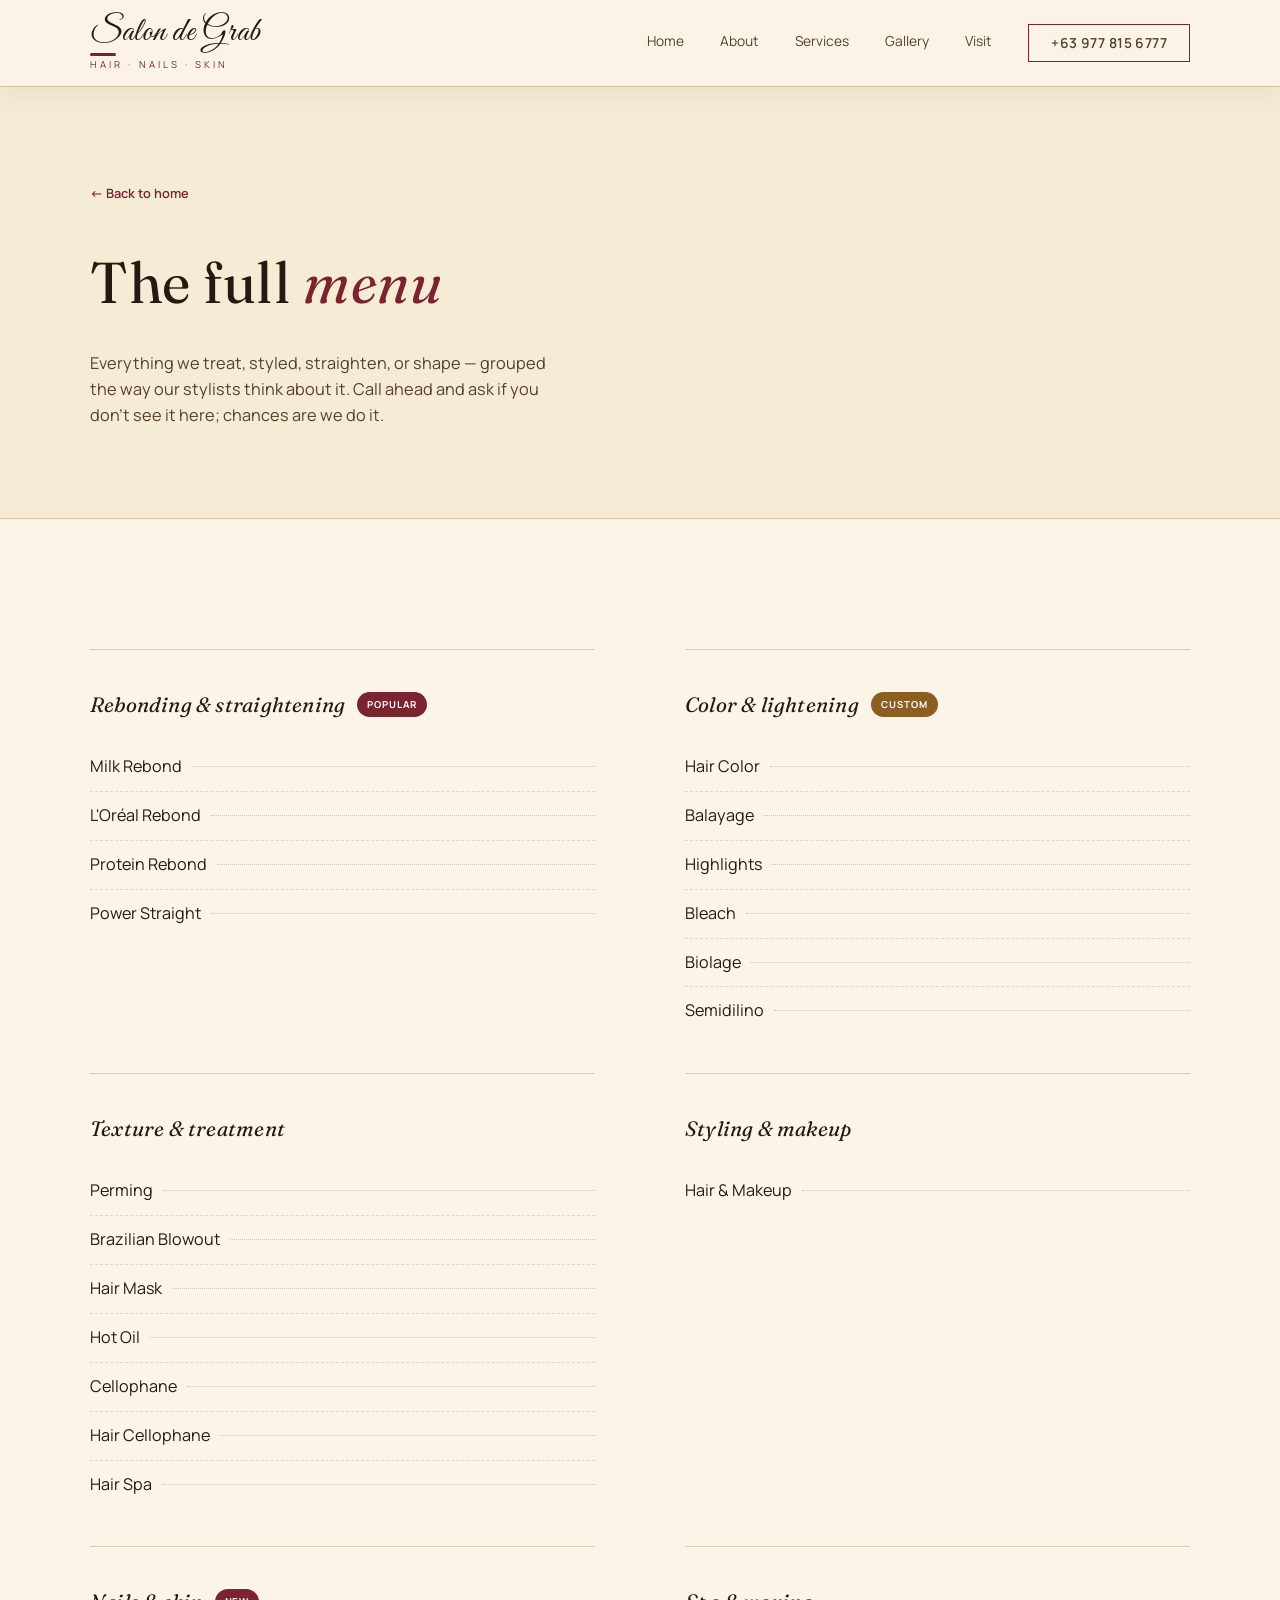
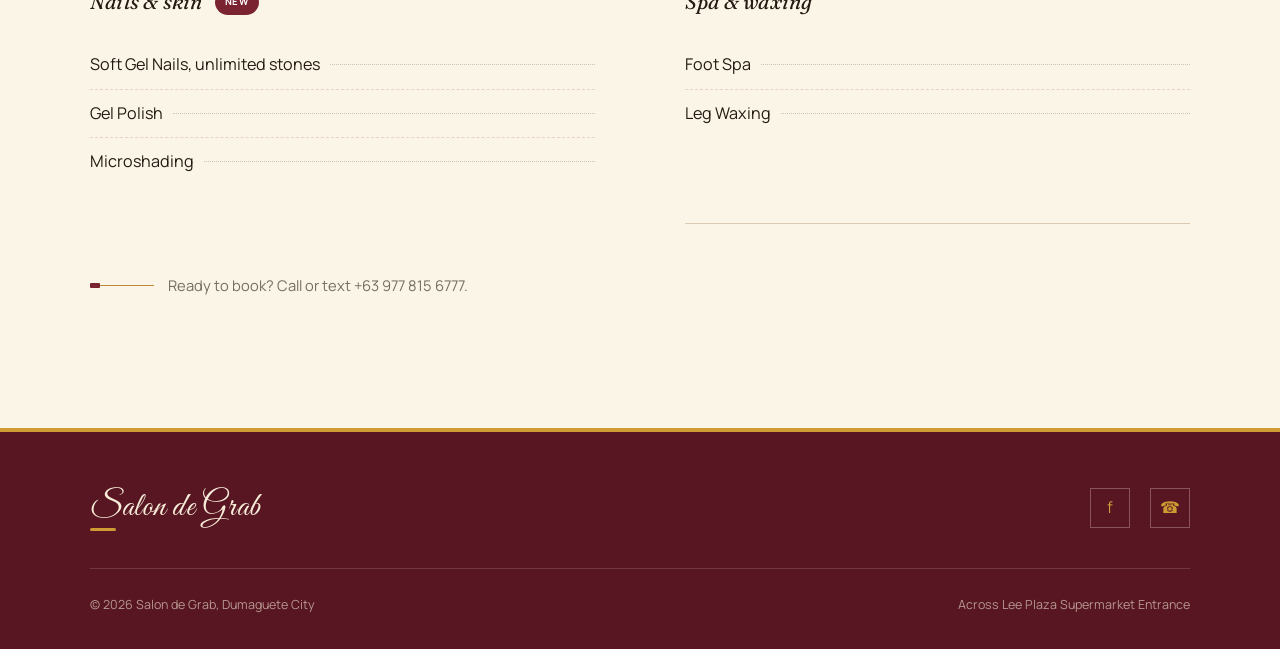
==== commit 7c480c96: "Add files via upload" ====
--- a/services.html
+++ b/services.html
@@ -7,7 +7,7 @@
 <meta name="description" content="Full treatment menu for Salon de Grab: rebonding, color, styling, nails, skin and spa services in Dumaguete City.">
 <link rel="preconnect" href="https://fonts.googleapis.com">
 <link rel="preconnect" href="https://fonts.gstatic.com" crossorigin>
-<link href="https://fonts.googleapis.com/css2?family=Fraunces:ital,opsz,wght@0,9..144,300;0,9..144,400;0,9..144,500;0,9..144,600;1,9..144,400;1,9..144,500&family=Manrope:wght@300;400;500;600;700&family=Parisienne&display=swap" rel="stylesheet">
+<link href="https://fonts.googleapis.com/css2?family=Fraunces:ital,opsz,wght@0,9..144,300;0,9..144,400;0,9..144,500;0,9..144,600;1,9..144,400;1,9..144,500&family=Manrope:wght@300;400;500;600;700&family=Great+Vibes&display=swap" rel="stylesheet">
 <link rel="stylesheet" href="style.css">
 </head>
 <body>
--- a/style.css
+++ b/style.css
@@ -80,7 +80,9 @@
 header .wrap{ display:flex; align-items:center; justify-content:space-between; }
 
 .brand{ display:flex; flex-direction:column; line-height:1; }
-.brand .name{ font-family:'Parisienne', cursive; font-weight:400; font-size:2.15rem; letter-spacing:0.02em; color:var(--ink); position:relative; }
+.brand .name{
+  font-family:'Great Vibes', cursive; font-weight:400; font-size:2.15rem; letter-spacing:0.02em; color:var(--ink); position:relative;
+}
 .brand .name::after{
   content:''; position:absolute; left:0; bottom:-6px; width:26px; height:3px; background:var(--wine); border-radius:2px;
 }
@@ -136,12 +138,6 @@
   background:
     linear-gradient(102deg, var(--bg) 0%, var(--bg) 27%, rgba(251,245,231,0.7) 46%, rgba(251,245,231,0.2) 65%, rgba(251,245,231,0.04) 100%),
     linear-gradient(0deg, var(--bg) 0%, rgba(251,245,231,0.02) 34%);
-}
-@media (max-width:820px){
-  .hero-media::before{
-    background:
-      linear-gradient(180deg, rgba(251,245,231,0) 0%, rgba(251,245,231,0.08) 45%, rgba(251,245,231,0.6) 78%, var(--bg) 100%);
-  }
 }
 .hero-swash{
   position:absolute; z-index:1; width:640px; height:640px; left:-220px; top:-160px;
@@ -242,14 +238,29 @@
   position:absolute; width:340px; height:340px; right:-40px; top:-40px; z-index:0;
   background:var(--wine); opacity:0.12; border-radius:44% 56% 60% 40% / 50% 45% 55% 50%;
 }
-.about-media img{ position:absolute; object-fit:cover; box-shadow:0 26px 54px rgba(36,26,17,0.16); }
-.about-media .m1{ width:64%; height:76%; top:0; left:0; z-index:2; border:6px solid var(--white); }
-.about-media .m2{ width:50%; height:50%; bottom:0; right:0; z-index:3; border:6px solid var(--white); transform:rotate(3deg); }
-.about-media .frame{ position:absolute; inset:24px -20px -20px 24px; border:1.5px solid var(--camel); z-index:1; }
+.about-media .blob2{
+  position:absolute; width:170px; height:170px; left:-24px; bottom:20px; z-index:0;
+  background:var(--gold); opacity:0.14; border-radius:52% 48% 42% 58% / 46% 56% 44% 54%;
+}
+.about-media img{ position:absolute; object-fit:cover; box-shadow:0 26px 54px rgba(36,26,17,0.16); border-radius:6px; }
+.about-media .m1{
+  width:60%; height:64%; top:0; left:0; z-index:2; border:6px solid var(--white);
+  --tilt:-4deg; animation:photo-float 6.5s ease-in-out infinite;
+}
+.about-media .m2{
+  width:60%; height:64%; bottom:0; right:0; z-index:3; border:6px solid var(--white);
+  --tilt:8deg; animation:photo-float 7.5s ease-in-out 1.2s infinite;
+}
+@keyframes photo-float{
+  0%,100%{ transform:translateY(0) rotate(var(--tilt, 0deg)); }
+  50%{ transform:translateY(-14px) rotate(var(--tilt, 0deg)); }
+}
 
 @media (max-width:900px){
   .about-grid{ grid-template-columns:1fr; gap:56px; }
-  .about-media{ height:420px; order:-1; }
+  .about-media{ height:420px; order:-1; margin:0 12px; }
+  .about-media .blob{ width:220px; height:220px; right:-10px; top:-30px; }
+  .about-media .blob2{ width:120px; height:120px; left:-10px; bottom:10px; }
 }
 
 /* ---------- CTA band (dark contrast) ---------- */
@@ -397,8 +408,11 @@
     box-shadow:-16px 0 40px rgba(36,26,17,0.1);
   }
   nav.links.open{ transform:translateX(0); }
-  .menu-toggle{ display:flex; flex-direction:column; gap:5px; background:none; border:none; cursor:pointer; z-index:110; }
-  .menu-toggle span{ width:24px; height:1px; background:var(--ink); }
+  .menu-toggle{ display:flex; flex-direction:column; justify-content:center; align-items:center; gap:5px; width:24px; height:24px; background:none; border:none; cursor:pointer; z-index:110; }
+  .menu-toggle span{ width:24px; height:1px; background:var(--ink); transition:transform .3s var(--ease), opacity .2s var(--ease); }
+  .menu-toggle[aria-expanded="true"] span:nth-child(1){ transform:translateY(6px) rotate(45deg); }
+  .menu-toggle[aria-expanded="true"] span:nth-child(2){ opacity:0; }
+  .menu-toggle[aria-expanded="true"] span:nth-child(3){ transform:translateY(-6px) rotate(-45deg); }
   .header-cta{ display:none; }
   .section-pad{ padding-top:88px; padding-bottom:88px; }
   .section-head{ flex-direction:column; align-items:flex-start; gap:16px; }
